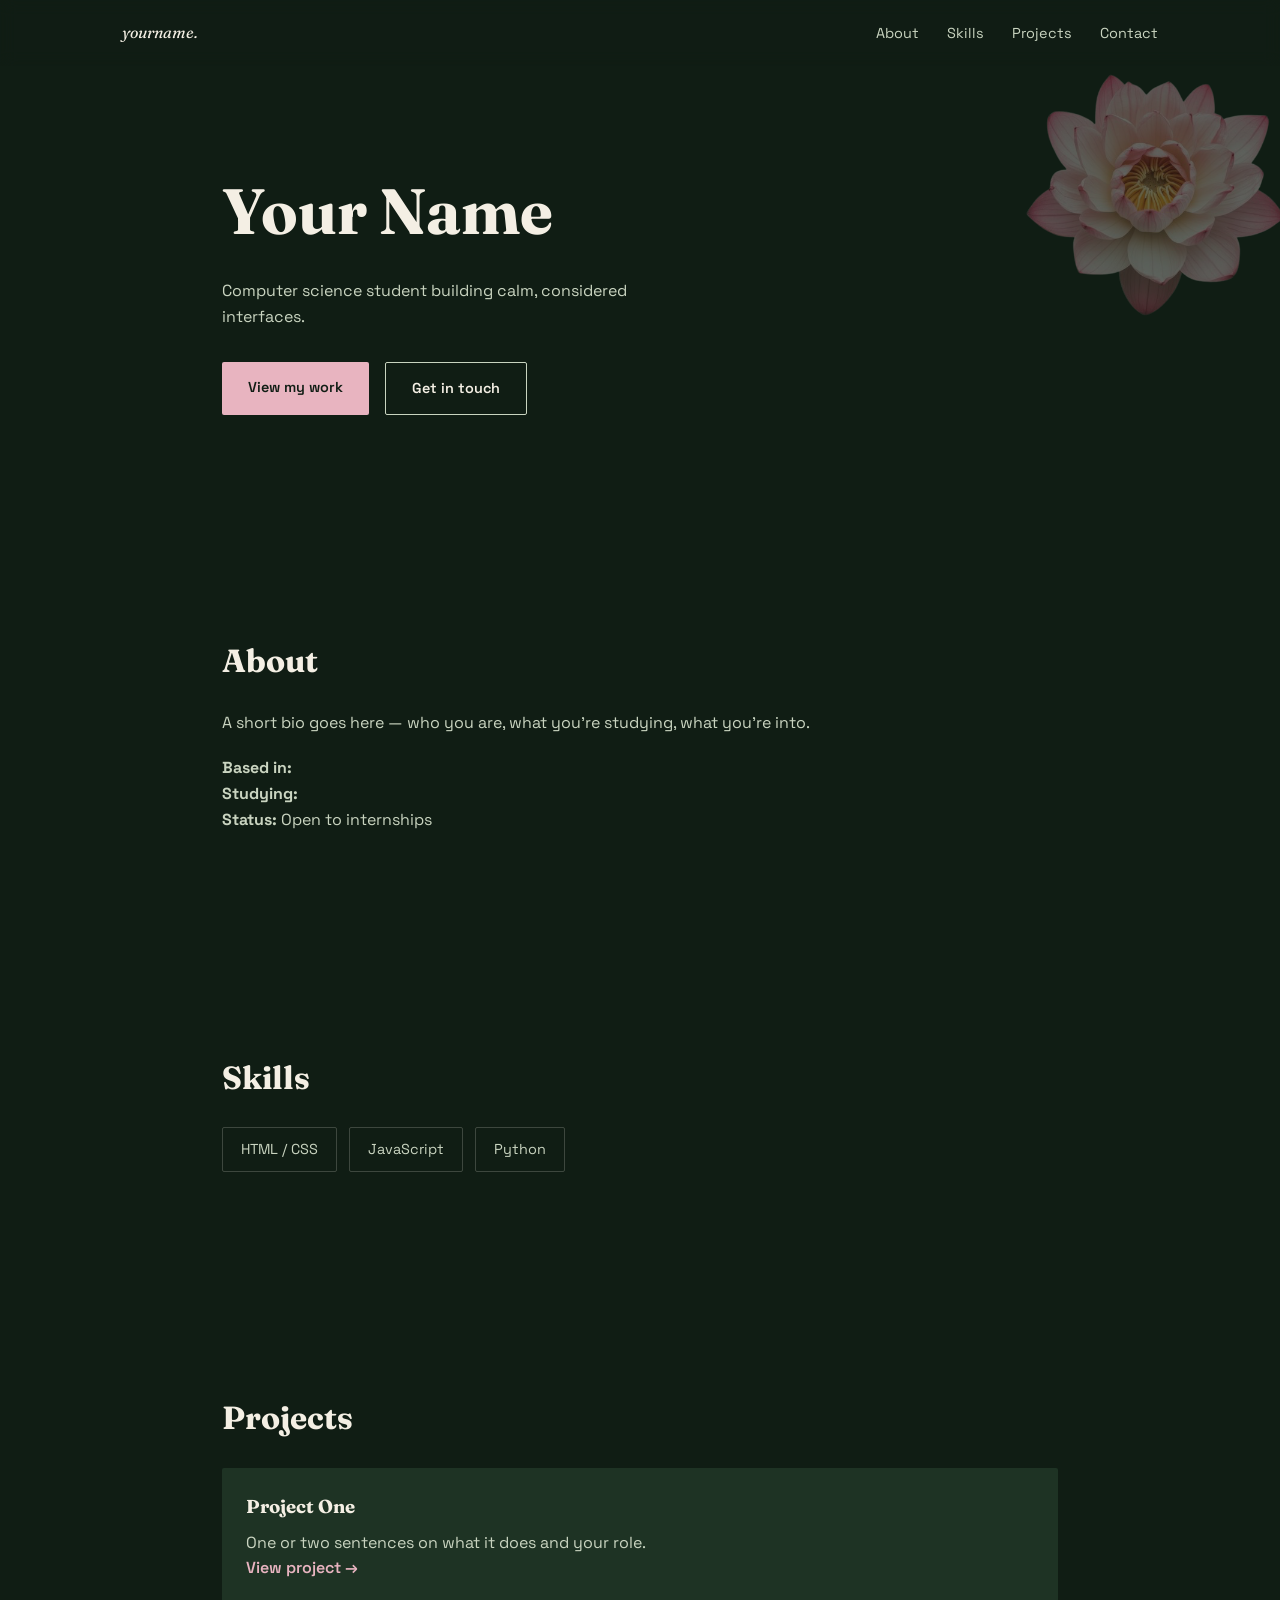
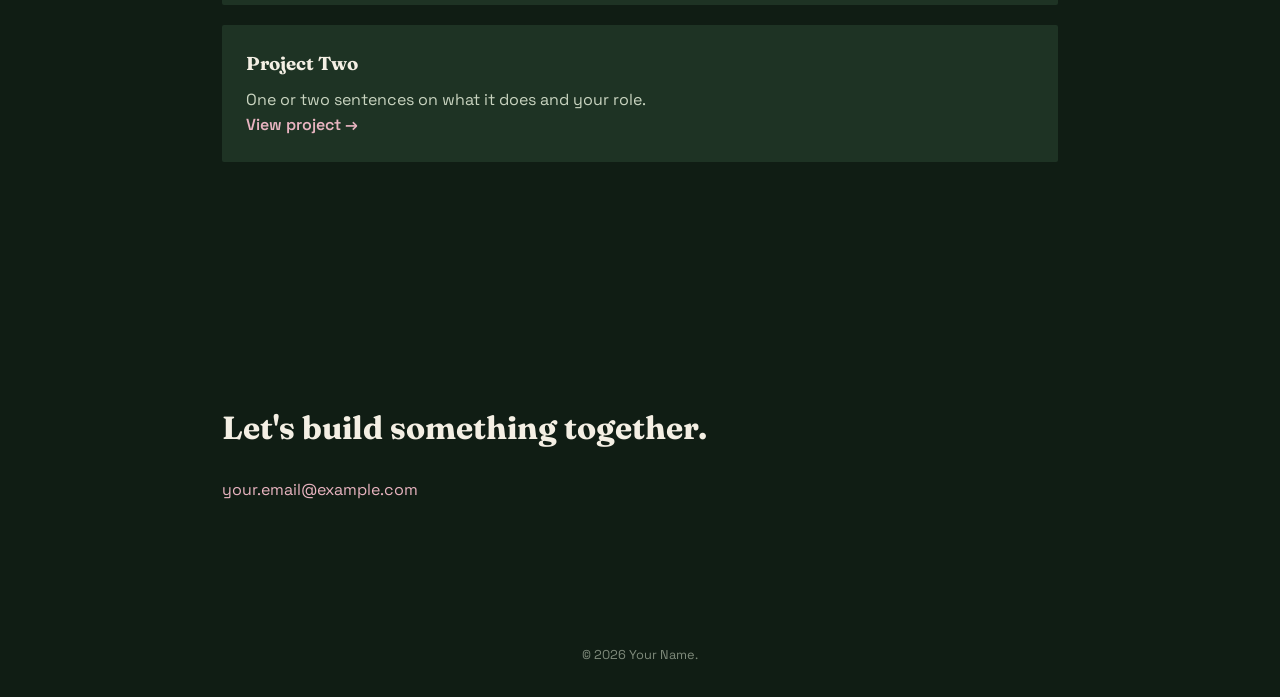
==== portfolio.html @ b6f5b802 "begining" ====
<!DOCTYPE html>
<html lang="en">
<head>
  <meta charset="UTF-8">
  <meta name="viewport" content="width=device-width, initial-scale=1.0">
  <title>Your Name — Portfolio</title>
  <link rel="preconnect" href="https://fonts.googleapis.com">
  <link href="https://fonts.googleapis.com/css2?family=Fraunces:ital,opsz,wght@0,9..144,400;0,9..144,500;0,9..144,600;1,9..144,500&family=Space+Grotesk:wght@400;500;600;700&display=swap" rel="stylesheet">
  <link rel="stylesheet" href="style.css">
</head>
<body>

  <!-- ROTATING BACKGROUND FLOWER -->
  <div class="bg-flower" id="bgFlower">
    <img src="images/lotus.png" alt="">
  </div>

  <!-- NAV -->
  <header>
    <nav>
      <a href="#top" class="logo">yourname.</a>
      <ul class="navlinks">
        <li><a href="#about">About</a></li>
        <li><a href="#skills">Skills</a></li>
        <li><a href="#projects">Projects</a></li>
        <li><a href="#contact">Contact</a></li>
      </ul>
    </nav>
  </header>

  <main id="top">

    <!-- HERO -->
    <section class="hero">
      <h1>Your Name</h1>
      <p>Computer science student building calm, considered interfaces.</p>
      <div class="hero-cta">
        <a href="#projects" class="btn btn-primary">View my work</a>
        <a href="#contact" class="btn btn-ghost">Get in touch</a>
      </div>
    </section>

    <!-- ABOUT -->
    <section id="about">
      <h2>About</h2>
      <p>A short bio goes here — who you are, what you're studying, what you're into.</p>
      <ul class="facts">
        <li><strong>Based in:</strong> </li>
        <li><strong>Studying:</strong> </li>
        <li><strong>Status:</strong> Open to internships</li>
      </ul>
    </section>

    <!-- SKILLS -->
    <section id="skills">
      <h2>Skills</h2>
      <ul class="chips">
        <li>HTML / CSS</li>
        <li>JavaScript</li>
        <li>Python</li>
      </ul>
    </section>

    <!-- PROJECTS -->
    <section id="projects">
      <h2>Projects</h2>
      <article class="card">
        <h3>Project One</h3>
        <p>One or two sentences on what it does and your role.</p>
        <a href="#">View project →</a>
      </article>
      <article class="card">
        <h3>Project Two</h3>
        <p>One or two sentences on what it does and your role.</p>
        <a href="#">View project →</a>
      </article>
    </section>

    <!-- CONTACT -->
    <section id="contact">
      <h2>Let's build something together.</h2>
      <a href="mailto:your.email@example.com">your.email@example.com</a>
    </section>

  </main>

  <footer>
    <p>© 2026 Your Name.</p>
  </footer>

  <script src="script.js"></script>
</body>
</html>
---- style.css ----
:root{
  --ink:#101d14;
  --moss:#1e3324;
  --sage:#c9d4c0;
  --ivory:#f4efe4;
  --lotus:#e8b4c0;
  --brass:#b8935a;
  --serif: 'Fraunces', Georgia, serif;
  --sans: 'Space Grotesk', Arial, sans-serif;
}

*{ box-sizing: border-box; margin: 0; padding: 0; }

body{
  background: var(--ink);
  color: var(--sage);
  font-family: var(--sans);
  line-height: 1.6;
  overflow-x: hidden;
}

h1, h2, h3{ font-family: var(--serif); color: var(--ivory); }

/* ---- background flower ---- */
.bg-flower{
  position: fixed;
  top: 40px;
  right: -20px;
  width: 300px;
  height: 300px;
  z-index: -1;
  pointer-events: none;
  will-change: transform;
  opacity: 0.35;
}
.bg-flower img{
  width: 100%;
  height: 100%;
  object-fit: contain;
}

/* ---- nav ---- */
header{
  position: fixed;
  top: 0; left: 0; right: 0;
  background: rgba(16,29,20,0.75);
  backdrop-filter: blur(8px);
  z-index: 10;
}
nav{
  max-width: 1100px;
  margin: 0 auto;
  padding: 20px 32px;
  display: flex;
  justify-content: space-between;
  align-items: center;
}
.logo{ font-family: var(--serif); font-style: italic; color: var(--ivory); text-decoration: none; }
.navlinks{ display: flex; gap: 28px; list-style: none; }
.navlinks a{ color: var(--sage); text-decoration: none; font-size: 0.9rem; }
.navlinks a:hover{ color: var(--lotus); }

/* ---- sections ---- */
section{
  max-width: 900px;
  margin: 0 auto;
  padding: 110px 32px;
}
.hero{ padding-top: 160px; }
.hero h1{ font-size: clamp(2.4rem, 6vw, 4rem); margin-bottom: 16px; }
.hero p{ max-width: 42ch; margin-bottom: 32px; }

.hero-cta{ display: flex; gap: 16px; flex-wrap: wrap; }
.btn{
  padding: 14px 26px;
  border-radius: 2px;
  text-decoration: none;
  font-weight: 600;
  font-size: 0.9rem;
}
.btn-primary{ background: var(--lotus); color: var(--ink); }
.btn-ghost{ border: 1px solid var(--sage); color: var(--ivory); }

h2{ font-size: 2rem; margin-bottom: 24px; }

.facts, .chips{ list-style: none; margin-top: 20px; }
.chips{ display: flex; gap: 12px; flex-wrap: wrap; }
.chips li{
  border: 1px solid rgba(244,239,228,0.2);
  padding: 10px 18px;
  border-radius: 2px;
  font-size: 0.9rem;
}

.card{
  background: var(--moss);
  border-radius: 2px;
  padding: 24px;
  margin-bottom: 20px;
}
.card h3{ margin-bottom: 8px; }
.card a{ color: var(--lotus); text-decoration: none; font-weight: 600; }

#contact a{ color: var(--lotus); text-decoration: none; }

footer{
  text-align: center;
  padding: 32px;
  font-size: 0.8rem;
  color: var(--sage);
  opacity: 0.6;
}
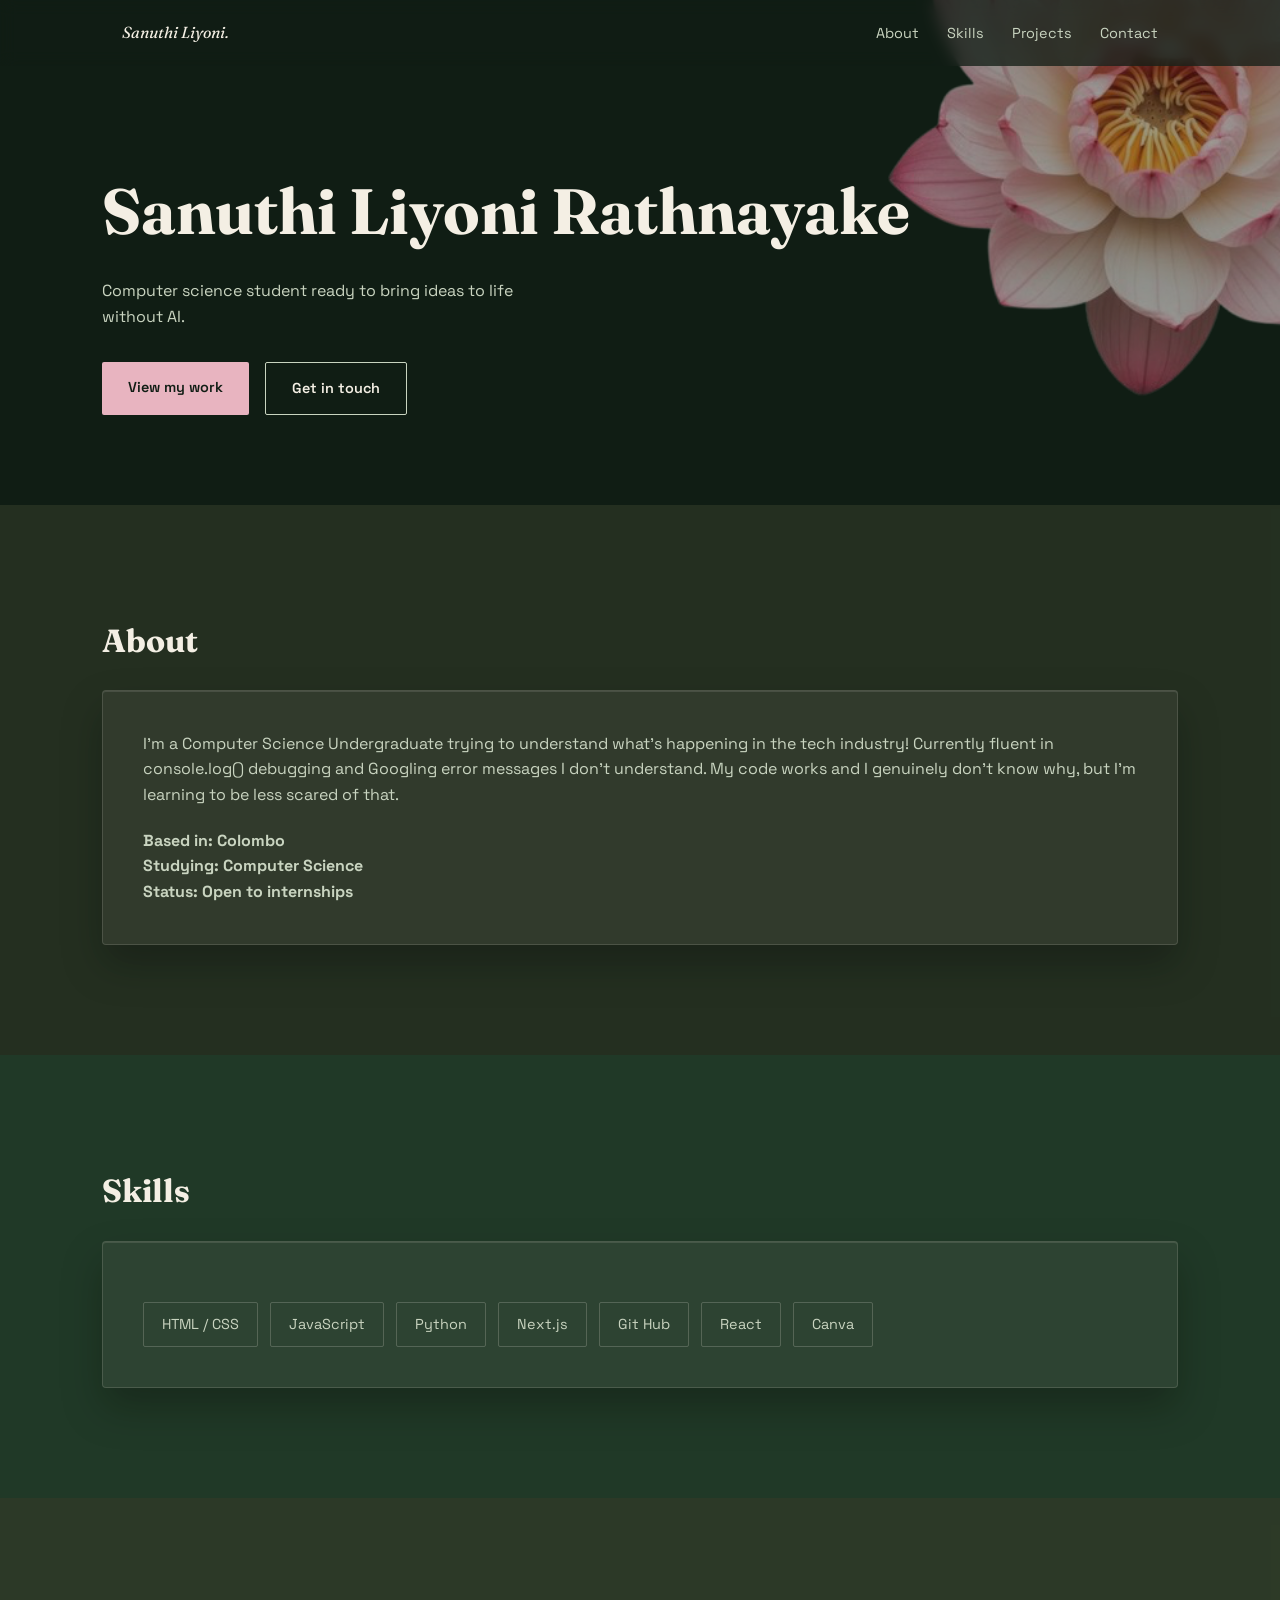
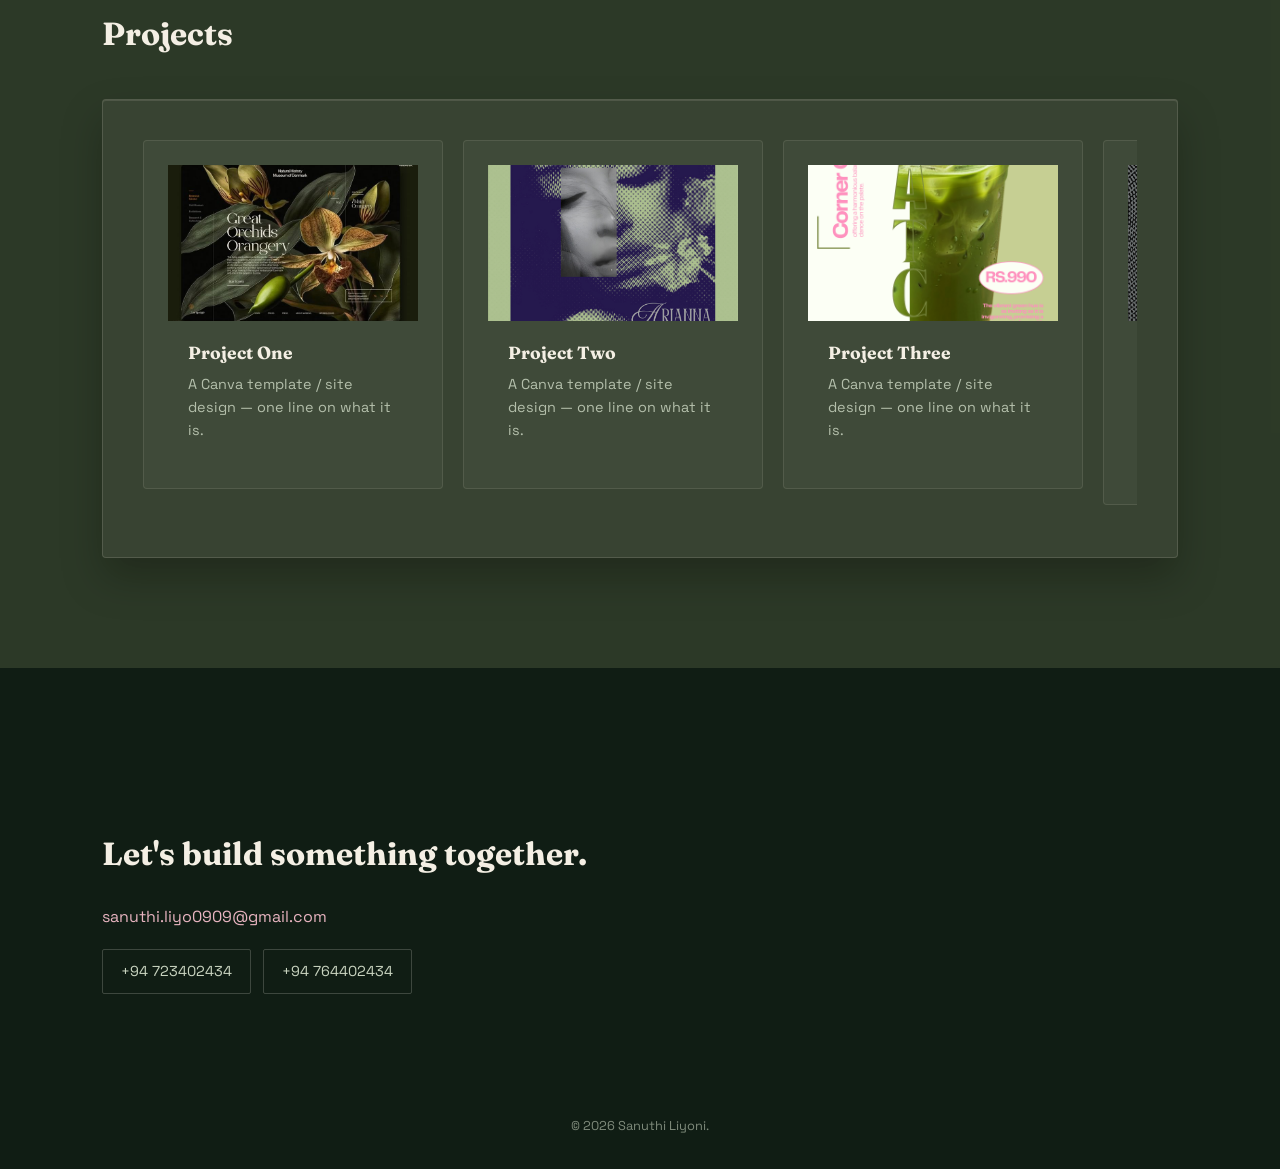
==== commit d21ee7c9: "update" ====
--- a/portfolio.html
+++ b/portfolio.html
@@ -14,11 +14,18 @@
   <div class="bg-flower" id="bgFlower">
     <img src="images/lotus.png" alt="">
   </div>
+  <div class="about-pop cat-pop" id="catPop">
+  <img src="images/cat.gif" alt="">
+  </div>
+
+  <div class="about-pop lily-pop" id="lilyPop">
+    <img src="images/lily2.png" alt="">
+  </div>
 
   <!-- NAV -->
   <header>
     <nav>
-      <a href="#top" class="logo">yourname.</a>
+      <a href="#top" class="logo">Sanuthi Liyoni.</a>
       <ul class="navlinks">
         <li><a href="#about">About</a></li>
         <li><a href="#skills">Skills</a></li>
@@ -32,8 +39,8 @@
 
     <!-- HERO -->
     <section class="hero">
-      <h1>Your Name</h1>
-      <p>Computer science student building calm, considered interfaces.</p>
+      <h1>Sanuthi Liyoni Rathnayake</h1>
+      <p>Computer science student ready to bring ideas to life without AI.</p>
       <div class="hero-cta">
         <a href="#projects" class="btn btn-primary">View my work</a>
         <a href="#contact" class="btn btn-ghost">Get in touch</a>
@@ -41,51 +48,97 @@
     </section>
 
     <!-- ABOUT -->
-    <section id="about">
+    <section class="section-about" id="about">
       <h2>About</h2>
-      <p>A short bio goes here — who you are, what you're studying, what you're into.</p>
-      <ul class="facts">
-        <li><strong>Based in:</strong> </li>
-        <li><strong>Studying:</strong> </li>
-        <li><strong>Status:</strong> Open to internships</li>
-      </ul>
+      <div class="glass-panel">
+        <p>I'm a Computer Science Undergraduate trying to understand what's happening in the tech industry! Currently fluent in console.log() debugging and Googling error messages I don't understand. My code works and I genuinely don't know why, but I'm learning to be less scared of that.</p>
+        <ul class="facts">
+          <li><strong>Based in: Colombo</strong> </li>
+          <li><strong>Studying: Computer Science</strong> </li>
+          <li><strong>Status: Open to internships</strong></li>
+        </ul>
+      </div>
     </section>
 
     <!-- SKILLS -->
-    <section id="skills">
+    <section class="section-skills" id="skills">
       <h2>Skills</h2>
-      <ul class="chips">
-        <li>HTML / CSS</li>
-        <li>JavaScript</li>
-        <li>Python</li>
-      </ul>
+      <div class="glass-panel">
+        <ul class="chips">
+          <li>HTML / CSS</li>
+          <li>JavaScript</li>
+          <li>Python</li>
+          <li>Next.js</li>
+          <li>Git Hub</li>
+          <li>React</li>
+          <li>Canva</li>
+        </ul>
+      </div>
     </section>
 
     <!-- PROJECTS -->
-    <section id="projects">
+    <section class="section-projects" id="projects">
       <h2>Projects</h2>
-      <article class="card">
-        <h3>Project One</h3>
-        <p>One or two sentences on what it does and your role.</p>
-        <a href="#">View project →</a>
-      </article>
-      <article class="card">
-        <h3>Project Two</h3>
-        <p>One or two sentences on what it does and your role.</p>
-        <a href="#">View project →</a>
-      </article>
+      <div class="glass-panel">
+        <div class="project-scroll">
+
+          <a href="images/project1.jpeg" target="_blank" rel="noopener noreferrer" class="card">
+            <div class="card-image">
+              <img src="images/project1.jpeg" alt="Preview of Project One">
+            </div>
+            <div class="card-body">
+              <h3>Project One</h3>
+              <p>A Canva template / site design — one line on what it is.</p>
+            </div>
+          </a>
+
+          <a href="images/project2.png" target="_blank" rel="noopener noreferrer" class="card">
+            <div class="card-image">
+              <img src="images/project2.png" alt="Preview of Project Two">
+            </div>
+            <div class="card-body">
+              <h3>Project Two</h3>
+              <p>A Canva template / site design — one line on what it is.</p>
+            </div>
+          </a>
+
+          <a href="images/project3.png" target="_blank" rel="noopener noreferrer" class="card">
+            <div class="card-image">
+              <img src="images/project3.png" alt="Preview of Project Three">
+            </div>
+            <div class="card-body">
+              <h3>Project Three</h3>
+              <p>A Canva template / site design — one line on what it is.</p>
+            </div>
+          </a>
+          <a href="images/project4.png" target="_blank" rel="noopener noreferrer" class="card">
+            <div class="card-image">
+              <img src="images/project4.png" alt="Preview of Project Three">
+            </div>
+            <div class="card-body">
+              <h3>Project Three</h3>
+              <p>A Canva template / site design — one line on what it is.</p>
+            </div>
+          </a>
+
+        </div>
+      </div>
     </section>
 
     <!-- CONTACT -->
     <section id="contact">
       <h2>Let's build something together.</h2>
-      <a href="mailto:your.email@example.com">your.email@example.com</a>
+      <a href="mailto:sanuthi.leo0909@gmail.com">sanuthi.liyo0909@gmail.com</a>
+      <ul class="chips">
+          <li>+94 723402434</li>
+          <li>+94 764402434</li>
+      </ul>
     </section>
 
   </main>
 
   <footer>
-    <p>© 2026 Your Name.</p>
+    <p>© 2026 Sanuthi Liyoni.</p>
   </footer>
 
   <script src="script.js"></script>
--- a/style.css
+++ b/style.css
@@ -7,6 +7,10 @@
   --brass:#b8935a;
   --serif: 'Fraunces', Georgia, serif;
   --sans: 'Space Grotesk', Arial, sans-serif;
+  --olive: #33402cd6;
+  --olive-1: #2a3524ce;   /* darkest — About */
+  --olive-2: #243f2bd7;   /* mid — Skills */
+  --olive-3: #3c4a34;   /* lightest — Projects */
 }
 
 *{ box-sizing: border-box; margin: 0; padding: 0; }
@@ -24,14 +28,14 @@
 /* ---- background flower ---- */
 .bg-flower{
   position: fixed;
-  top: 40px;
-  right: -20px;
-  width: 300px;
-  height: 300px;
+  top: -15vw;
+  right: -15vw;
+  width: 50vw;
+  height: 50vw;
   z-index: -1;
   pointer-events: none;
   will-change: transform;
-  opacity: 0.35;
+  opacity: 0.6;
 }
 .bg-flower img{
   width: 100%;
@@ -62,9 +66,10 @@
 
 /* ---- sections ---- */
 section{
-  max-width: 900px;
+  max-width: none;
   margin: 0 auto;
-  padding: 110px 32px;
+  padding: 160px 8vw 90px;  /* left/right padding scales with screen instead */
+  text-align: left;
 }
 .hero{ padding-top: 160px; }
 .hero h1{ font-size: clamp(2.4rem, 6vw, 4rem); margin-bottom: 16px; }
@@ -103,10 +108,138 @@
 
 #contact a{ color: var(--lotus); text-decoration: none; }
 
+.section-about{
+  background: var(--olive-1);
+  padding: 110px 8vw;
+}
+
+.section-skills{
+  background: var(--olive-2);
+  padding: 110px 8vw;
+}
+
+.section-projects{
+  background: var(--olive-3);
+  padding: 110px 8vw;
+}
+
+.section-projects{
+  background: var(--olive);
+  padding: 110px 8vw;
+}
+
+.section-projects h2{
+  margin-bottom: 40px;
+}
+
+.glass-panel{
+  background: rgba(244, 239, 228, 0.06);   /* faint ivory tint, not solid */
+  border: 1px solid rgba(244, 239, 228, 0.14);  /* soft edge = the "glass rim" */
+  border-radius: 4px;
+  padding: 40px;
+  box-shadow:
+    0 20px 40px rgba(0,0,0,0.25),           /* depth below */
+    inset 0 1px 0 rgba(244,239,228,0.12);   /* thin highlight along the top edge = the "catching light" trick */
+}
+
+.glass-panel .card{
+  background: rgba(244, 239, 228, 0.04);
+  border: 1px solid rgba(244, 239, 228, 0.1);
+  margin-bottom: 16px;
+}
+.glass-panel .card:last-child{ margin-bottom: 0; }
+
 footer{
   text-align: center;
   padding: 32px;
   font-size: 0.8rem;
   color: var(--sage);
   opacity: 0.6;
+}
+
+.btn{
+  transition: transform 0.3s ease, box-shadow 0.3s ease;
+}
+.btn:hover{
+  transform: translateY(-4px);
+  box-shadow: 0 12px 24px rgba(0,0,0,0.2);
+}
+.btn:active{
+  transform: translateY(-1px);
+  transition: transform 0.1s ease;
+}
+
+.card{
+  transition: transform 0.3s ease, box-shadow 0.3s ease;
+}
+.card:hover{
+  transform: translateY(-6px);
+  box-shadow: 0 16px 32px rgba(0,0,0,0.25);
+}
+
+.project-scroll{
+  display: flex;
+  gap: 20px;
+  overflow-x: auto;
+  scroll-snap-type: x mandatory;   /* cards "click" into place as you scroll */
+  padding-bottom: 12px;             /* room for the scrollbar so it doesn't crowd the cards */
+  -webkit-overflow-scrolling: touch; /* smooth momentum scroll on iOS */
+}
+
+.card{
+  flex: 0 0 300px;          /* fixed width, don't grow/shrink — this is what forces horizontal layout */
+  scroll-snap-align: start;
+  text-decoration: none;
+  color: inherit;
+  display: block;
+  border-radius: 4px;
+  overflow: hidden;
+}
+
+.card-image{
+  width: 100%;
+  aspect-ratio: 16 / 10;
+  overflow: hidden;
+}
+.card-image img{
+  width: 100%;
+  height: 100%;
+  object-fit: cover;   /* crops to fill the box without distorting */
+}
+
+.card-body{
+  padding: 18px 20px 22px;
+}
+.card-body h3{ margin-bottom: 6px; font-size: 1.1rem; }
+.card-body p{ font-size: 0.9rem; opacity: 0.85; }
+
+.about-pop{
+  position: fixed;
+  z-index: 5;
+  width: 220px;
+  opacity: 0;
+  pointer-events: none;
+  transition: opacity 0.5s ease, transform 0.5s ease;
+}
+
+.cat-pop{
+  bottom: -50px;
+  right: -50px;
+  transform: translateY(40px);
+}
+
+.lily-pop{
+  top: -50px;
+  left: -50px;
+  transform: translateY(-40px);
+}
+
+.about-pop.visible{
+  opacity: 1;
+  transform: translateY(0);
+}
+
+.about-pop img{
+  width: 100%;
+  display: block;
 }
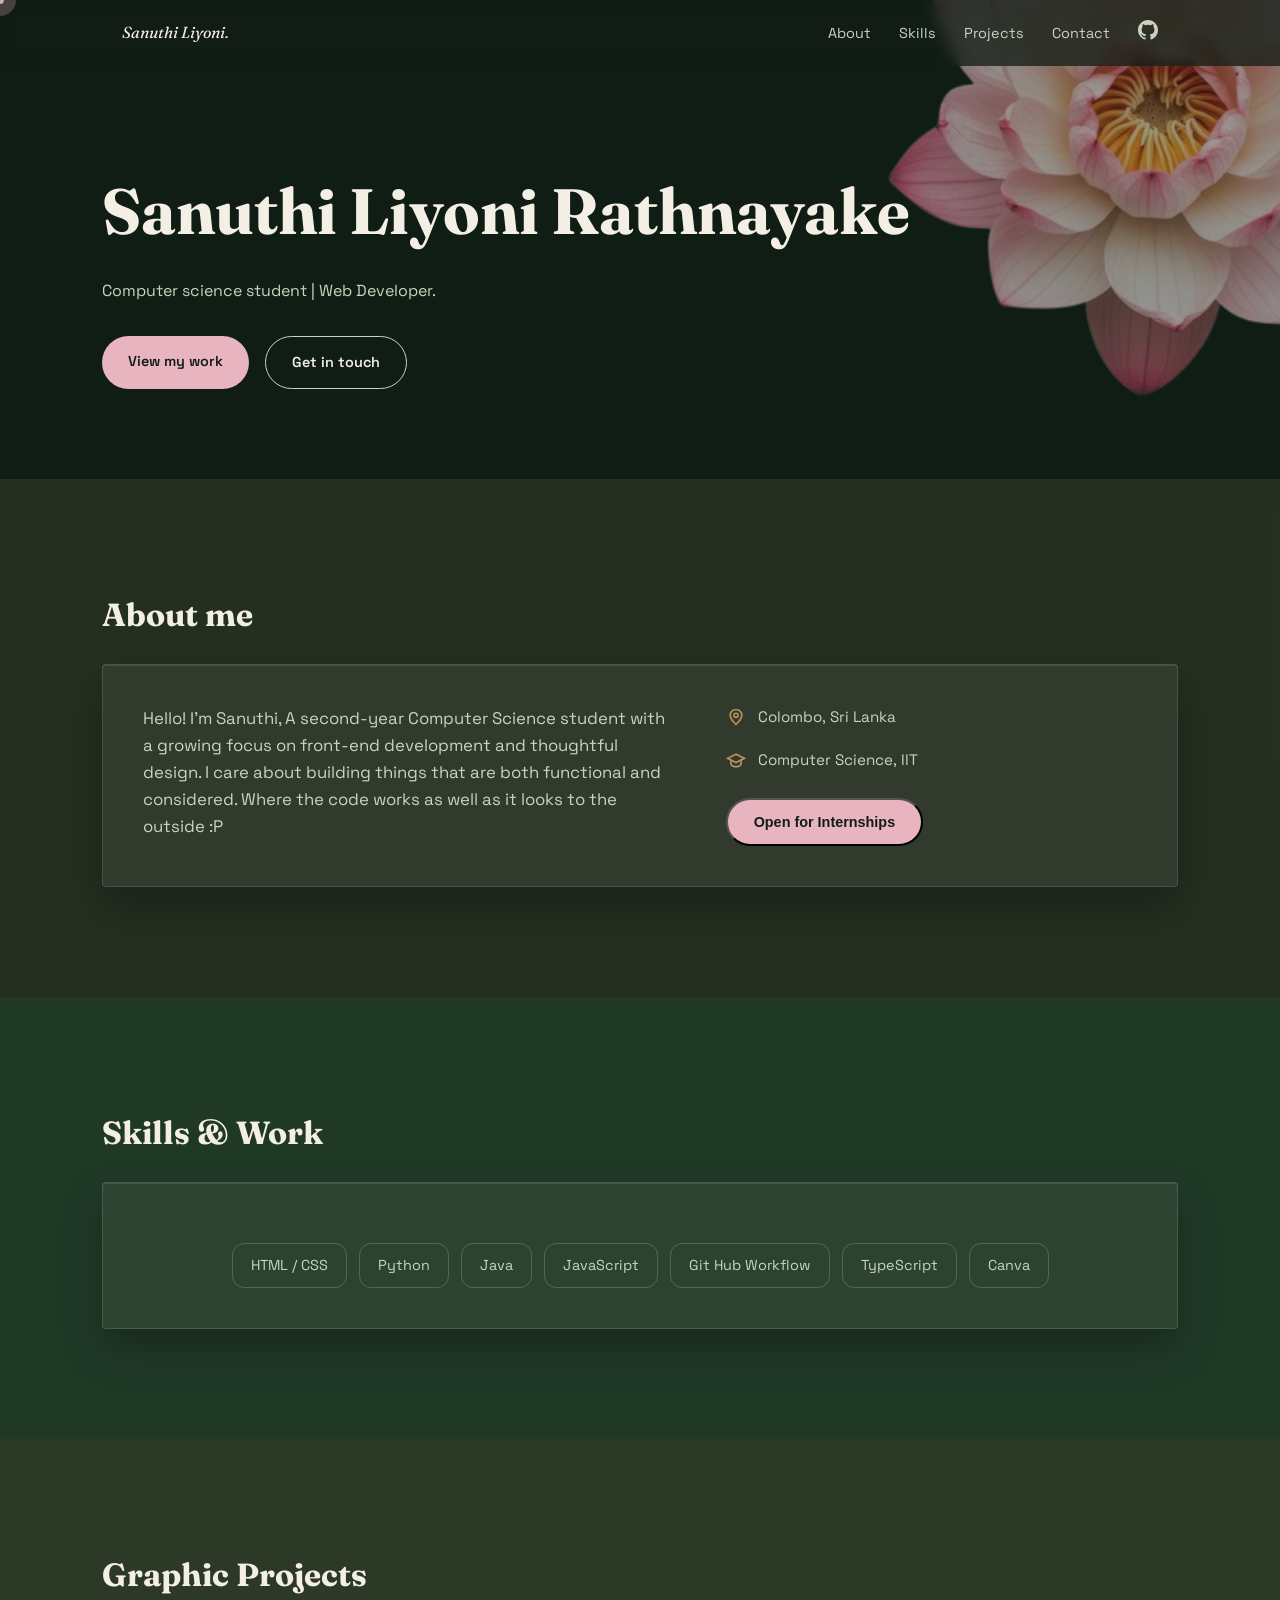
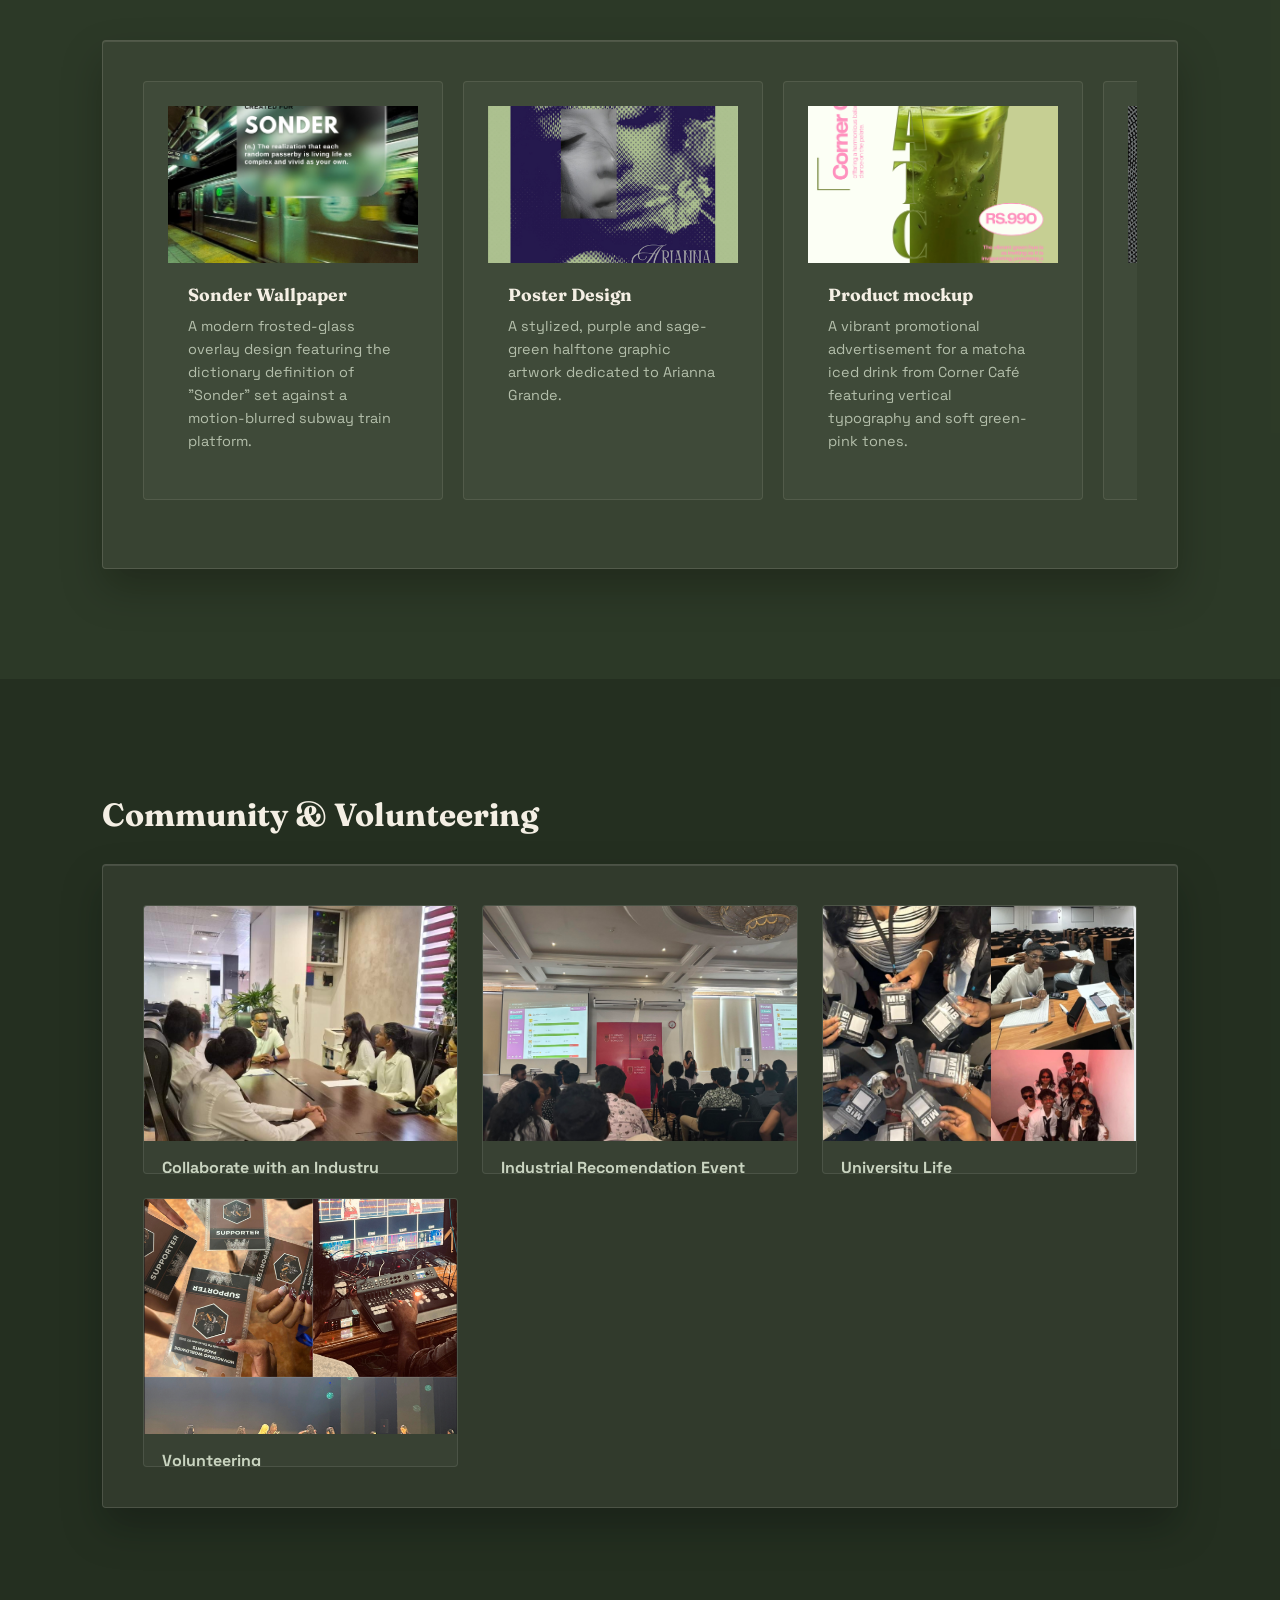
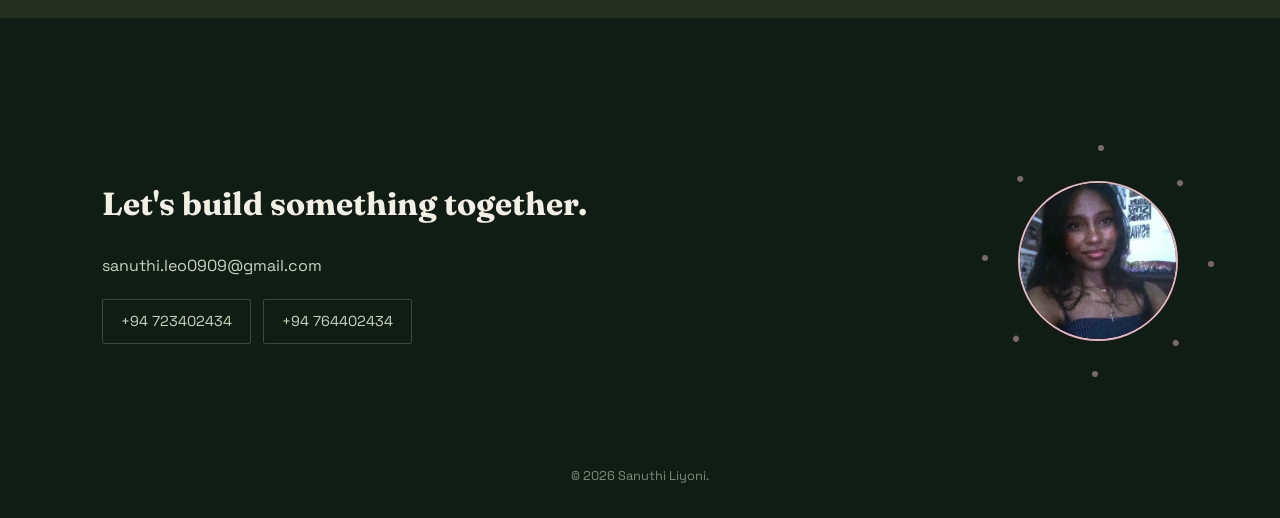
==== commit f756c0db: "updates" ====
--- a/portfolio.html
+++ b/portfolio.html
@@ -14,10 +14,8 @@
   <div class="bg-flower" id="bgFlower">
     <img src="images/lotus.png" alt="">
   </div>
-  <div class="about-pop cat-pop" id="catPop">
-  <img src="images/cat.gif" alt="">
-  </div>
-
+  <div class="cursor-dot" id="cursorDot"></div>
+  <div class="cursor-halo" id="cursorHalo"></div>
   <div class="about-pop lily-pop" id="lilyPop">
     <img src="images/lily2.png" alt="">
   </div>
@@ -31,6 +29,13 @@
         <li><a href="#skills">Skills</a></li>
         <li><a href="#projects">Projects</a></li>
         <li><a href="#contact">Contact</a></li>
+        <li>
+          <a href="https://github.com/sanuthiliyoni" target="_blank" rel="noopener noreferrer" class="github-link" aria-label="GitHub profile">
+            <svg viewBox="0 0 24 24" width="20" height="20" fill="currentColor">
+              <path d="M12 0C5.37 0 0 5.37 0 12c0 5.3 3.44 9.8 8.21 11.39.6.11.82-.26.82-.58v-2.02c-3.34.73-4.04-1.61-4.04-1.61-.55-1.39-1.34-1.76-1.34-1.76-1.09-.75.08-.73.08-.73 1.21.08 1.85 1.24 1.85 1.24 1.07 1.84 2.81 1.31 3.5 1 .11-.78.42-1.31.76-1.61-2.66-.3-5.47-1.33-5.47-5.93 0-1.31.47-2.38 1.24-3.22-.12-.3-.54-1.52.12-3.18 0 0 1.01-.32 3.3 1.23a11.5 11.5 0 0 1 6 0c2.29-1.55 3.3-1.23 3.3-1.23.66 1.66.24 2.88.12 3.18.77.84 1.24 1.91 1.24 3.22 0 4.61-2.81 5.63-5.48 5.93.43.37.81 1.1.81 2.22v3.29c0 .32.22.7.83.58C20.56 21.8 24 17.3 24 12c0-6.63-5.37-12-12-12z"/>
+            </svg>
+          </a>
+        </li>
       </ul>
     </nav>
   </header>
@@ -40,55 +45,123 @@
     <!-- HERO -->
     <section class="hero">
       <h1>Sanuthi Liyoni Rathnayake</h1>
-      <p>Computer science student ready to bring ideas to life without AI.</p>
+      <p>Computer science student | Web Developer.</p>
       <div class="hero-cta">
-        <a href="#projects" class="btn btn-primary">View my work</a>
+        <a href="#skills" class="btn btn-primary">View my work</a>
         <a href="#contact" class="btn btn-ghost">Get in touch</a>
       </div>
     </section>
 
     <!-- ABOUT -->
     <section class="section-about" id="about">
-      <h2>About</h2>
-      <div class="glass-panel">
-        <p>I'm a Computer Science Undergraduate trying to understand what's happening in the tech industry! Currently fluent in console.log() debugging and Googling error messages I don't understand. My code works and I genuinely don't know why, but I'm learning to be less scared of that.</p>
-        <ul class="facts">
-          <li><strong>Based in: Colombo</strong> </li>
-          <li><strong>Studying: Computer Science</strong> </li>
-          <li><strong>Status: Open to internships</strong></li>
-        </ul>
-      </div>
-    </section>
-
+      <h2>About me</h2>
+      <div class="glass-panel about-grid">
+
+        <div class="about-text">
+          <p>Hello! I'm Sanuthi, A second-year Computer Science student with a growing focus on front-end development and thoughtful design. 
+          I care about building things that are both functional and considered. Where the code works as well as it looks to the outside :P</p>
+        </div>
+
+        <div class="about-facts">
+          <div class="fact-item">
+            <svg viewBox="0 0 24 24" width="20" height="20" fill="none" stroke="currentColor" stroke-width="2">
+              <path d="M12 21s-7-6.5-7-11a7 7 0 0 1 14 0c0 4.5-7 11-7 11z"/>
+              <circle cx="12" cy="10" r="2.5"/>
+            </svg>
+            <span>Colombo, Sri Lanka</span>
+          </div>
+
+          <div class="fact-item">
+            <svg viewBox="0 0 24 24" width="20" height="20" fill="none" stroke="currentColor" stroke-width="2">
+              <path d="M22 10L12 5 2 10l10 5 10-5z"/>
+              <path d="M6 12v5c0 1.5 3 3 6 3s6-1.5 6-3v-5"/>
+            </svg>
+            <span>Computer Science, IIT</span>
+          </div>
+
+          <div class="intern-btn-wrap">
+            <div class="btn-halo">
+              <span class="btn-halo-dot"></span>
+              <span class="btn-halo-dot"></span>
+              <span class="btn-halo-dot"></span>
+              <span class="btn-halo-dot"></span>
+              <span class="btn-halo-dot"></span>
+              <span class="btn-halo-dot"></span>
+            </div>
+            <button class="btn btn-primary intern-btn">Open for Internships</button>
+          </div>
+        </div>
+
+      </div>
+    </section>
+  
     <!-- SKILLS -->
     <section class="section-skills" id="skills">
-      <h2>Skills</h2>
+      <h2>Skills & Work</h2>
       <div class="glass-panel">
-        <ul class="chips">
-          <li>HTML / CSS</li>
-          <li>JavaScript</li>
-          <li>Python</li>
-          <li>Next.js</li>
-          <li>Git Hub</li>
-          <li>React</li>
-          <li>Canva</li>
+        <ul class="chips skill-chips">
+          <li class="skill-chip">
+            <span>HTML / CSS</span>
+            <div class="skill-dropdown">
+              <a href="https://github.com/sanuthiliyoni/supermemory" target="_blank" rel="noopener noreferrer" class="skill-link">SuperMemory - Easy note taking and summery website.</a>
+              <a href="https://github.com/sanuthiliyoni/startfashion" target="_blank" rel="noopener noreferrer" class="skill-link">Purrsona - Your own personal closet and stylist.</a>
+            </div>
+          </li>
+          <li class="skill-chip">
+            <span>Python</span>
+            <div class="skill-dropdown">
+              <a href="https://github.com/sanuthiliyoni/recipemanager" target="_blank" rel="noopener noreferrer" class="skill-link">Recipe Manager - Recipe manager and search</a>
+              <a href="https://github.com/sanuthiliyoni/Gundown" target="_blank" rel="noopener noreferrer" class="skill-link">GunDown Gam - Guess your opponents positions</a>
+              <a href="https://github.com/sanuthiliyoni/study-spring" target="_blank" rel="noopener noreferrer" class="skill-link">Study Spring (Ongoing) - Personalized study plan</a>
+            </div>
+          </li>
+          <li class="skill-chip">
+            <span>Java</span>
+            <div class="skill-dropdown">
+              <a href="https://github.com/RennVersion/sdg6htmlCW" target="_blank" rel="noopener noreferrer" class="skill-link">Collaborative SDG project</a>
+            </div>
+          </li>
+          <li class="skill-chip">
+            <span>JavaScript</span>
+            <div class="skill-dropdown">
+              <a href="https://github.com/sanuthiliyoni/Based" target="_blank" rel="noopener noreferrer" class="skill-link">Math summery and video learning</a>
+            </div>
+          </li>
+          <li class="skill-chip">
+            <span>Git Hub Workflow</span>
+            <div class="skill-dropdown">
+              <a href="https://github.com/sanuthiliyoni" target="_blank" rel="noopener noreferrer" class="skill-link">Github profile</a>
+            </div>
+          </li>
+          <li class="skill-chip">
+            <span>TypeScript</span>
+            <div class="skill-dropdown">
+              <a href="https://github.com/sanuthiliyoni/portfolio-starter" target="_blank" rel="noopener noreferrer" class="skill-link">Portfolio created to test vercel and next.js</a>
+            </div>
+          </li>
+          <li class="skill-chip">
+            <span>Canva</span>
+            <div class="skill-dropdown">
+              <a href="#projects" target="_blank" rel="noopener noreferrer" class="skill-link">Graphic Designs</a>
+            </div>
+          </li>
         </ul>
       </div>
     </section>
 
     <!-- PROJECTS -->
     <section class="section-projects" id="projects">
-      <h2>Projects</h2>
+      <h2>Graphic Projects</h2>
       <div class="glass-panel">
         <div class="project-scroll">
 
-          <a href="images/project1.jpeg" target="_blank" rel="noopener noreferrer" class="card">
-            <div class="card-image">
-              <img src="images/project1.jpeg" alt="Preview of Project One">
-            </div>
-            <div class="card-body">
-              <h3>Project One</h3>
-              <p>A Canva template / site design — one line on what it is.</p>
+          <a href="images/SONDER.png" target="_blank" rel="noopener noreferrer" class="card">
+            <div class="card-image">
+              <img src="images/SONDER.png" alt="Preview of Project One">
+            </div>
+            <div class="card-body">
+              <h3>Sonder Wallpaper</h3>
+              <p>A modern frosted-glass overlay design featuring the dictionary definition of "Sonder" set against a motion-blurred subway train platform.</p>
             </div>
           </a>
 
@@ -97,8 +170,8 @@
               <img src="images/project2.png" alt="Preview of Project Two">
             </div>
             <div class="card-body">
-              <h3>Project Two</h3>
-              <p>A Canva template / site design — one line on what it is.</p>
+              <h3>Poster Design</h3>
+              <p>A stylized, purple and sage-green halftone graphic artwork dedicated to Arianna Grande.</p>
             </div>
           </a>
 
@@ -107,8 +180,8 @@
               <img src="images/project3.png" alt="Preview of Project Three">
             </div>
             <div class="card-body">
-              <h3>Project Three</h3>
-              <p>A Canva template / site design — one line on what it is.</p>
+              <h3>Product mockup</h3>
+              <p>A vibrant promotional advertisement for a matcha iced drink from Corner Café featuring vertical typography and soft green-pink tones.</p>
             </div>
           </a>
           <a href="images/project4.png" target="_blank" rel="noopener noreferrer" class="card">
@@ -116,24 +189,111 @@
               <img src="images/project4.png" alt="Preview of Project Three">
             </div>
             <div class="card-body">
-              <h3>Project Three</h3>
-              <p>A Canva template / site design — one line on what it is.</p>
-            </div>
-          </a>
-
+              <h3>Wallpaper Design</h3>
+              <p>A houndstooth-patterned collage poster celebrating Sade's Love Deluxe album with layered halftone portraits and muted green accents.</p>
+            </div>
+          </a>
+          <a href="images/H.png" target="_blank" rel="noopener noreferrer" class="card">
+            <div class="card-image">
+              <img src="images/H.png" alt="Preview of Project Three">
+            </div>
+            <div class="card-body">
+              <h3>Halloween Poster</h3>
+              <p>A bold, retro-thriller style Halloween event poster with a high-contrast red and black duotone face and stylized typography.</p>
+            </div>
+          </a>
+
+        </div>
+      </div>
+    </section>
+    <!-- COMMUNITY -->
+    <section class="section-community" id="community">
+      <h2>Community &amp; Volunteering</h2>
+      <div class="glass-panel">
+        <div class="gallery-grid">
+          <div class="gallery-item">
+            <div class="gallery-image">
+              <img src="images/industial.jpeg" alt="Food drive volunteering">
+            </div>
+            <div class="gallery-caption">
+              <div class="gallery-caption-inner">
+              <h4>Collaborate with an Industry specialist</h4>
+              <p>Interviewing a Software Engineering CEO @ShoutOut Labs. Gaining insights on the future of technology and upcoming trends.</p>
+              </div>
+            </div>
+          </div>
+
+          <div class="gallery-item">
+            <div class="gallery-image">
+              <img src="images/workshop.jpeg" alt="Industrial Recomendation Event ">
+            </div>
+            <div class="gallery-caption">
+              <div class="gallery-caption-inner">
+              <h4>Industrial Recomendation Event </h4>
+              <p>Tech Future Workshop. Organized with by university, 2026.</p>
+              </div>
+            </div>
+          </div>
+
+          <div class="gallery-item">
+            <div class="gallery-image">
+              <img src="images/UNI.png" alt="Uni Life Collage">
+            </div>
+            <div class="gallery-caption">
+              <div class="gallery-caption-inner">
+              <h4>University Life</h4>
+              <p>Life while studying at the Information Institute of Technology</p>
+              </div>  
+            </div>
+          </div>
+
+          <div class="gallery-item">
+            <div class="gallery-image">
+              <img src="images/pagent.png" alt="Volunteering">
+            </div>
+            <div class="gallery-caption">
+              <div class="gallery-caption-inner">
+              <h4>Volunteering</h4>
+              <p>Behind the scenes at India's Internation Pageant Event, organized @Nelum Pokuna 2025</p>
+              </div>
+            </div>
+          </div>
         </div>
       </div>
     </section>
 
     <!-- CONTACT -->
     <section id="contact">
-      <h2>Let's build something together.</h2>
-      <a href="mailto:sanuthi.leo0909@gmail.com">sanuthi.liyo0909@gmail.com</a>
-      <ul class="chips">
-          <li>+94 723402434</li>
-          <li>+94 764402434</li>
-      </ul>
-    </section>
+      <div class="contact-inner">
+        <div class="contact-text">
+          <h2>Let's build something together.</h2>
+          <p class="copyable" data-copy="sanuthi.leo0909@gmail.com">
+            sanuthi.leo0909@gmail.com
+          </p>
+          <ul class="chips">
+            <li class="copyable" data-copy="+94723402434">+94 723402434</li>
+            <li class="copyable" data-copy="+94764402434">+94 764402434</li>
+          </ul>
+        </div>
+        <div class="contact-photo-wrap">
+          <div class="halo-ring">
+            <span class="halo-dot"></span>
+            <span class="halo-dot"></span>
+            <span class="halo-dot"></span>
+            <span class="halo-dot"></span>
+            <span class="halo-dot"></span>
+            <span class="halo-dot"></span>
+            <span class="halo-dot"></span>
+            <span class="halo-dot"></span>
+          </div>
+          <div class="contact-photo">
+            <img src="images/profile.jpeg" alt="Sanuthi Liyoni">
+          </div>
+        </div>
+    </section>
+
+<!-- toast element — put this once, near your other fixed elements at the top of body -->
+<div class="copy-toast" id="copyToast">Copied to clipboard!</div>
 
   </main>
 
@@ -143,4 +303,4 @@
 
   <script src="script.js"></script>
 </body>
-</html>+</html>
--- a/style.css
+++ b/style.css
@@ -82,6 +82,9 @@
   text-decoration: none;
   font-weight: 600;
   font-size: 0.9rem;
+  border-radius: 8px;    /* subtle, soft corners */
+  border-radius: 16px;   /* noticeably rounded, still rectangular */
+  border-radius: 999px;  /* fully pill-shaped, like a capsule */
 }
 .btn-primary{ background: var(--lotus); color: var(--ink); }
 .btn-ghost{ border: 1px solid var(--sage); color: var(--ivory); }
@@ -241,5 +244,367 @@
 
 .about-pop img{
   width: 100%;
+  display: block;}
+.section-community{
+  background: var(--olive-1);
+  padding: 110px 8vw;
+}
+
+.gallery-grid{
+  display: grid;
+  grid-template-columns: repeat(auto-fill, minmax(240px, 1fr));
+  gap: 24px;
+}
+
+.gallery-item{
+  border-radius: 4px;
+  overflow: hidden;
+  background: rgba(244,239,228,0.04);
+  border: 1px solid rgba(244,239,228,0.1);
+  transition: transform 0.3s ease, box-shadow 0.3s ease;
+}
+.gallery-item:hover{
+  transform: translateY(-6px);
+  box-shadow: 0 16px 32px rgba(0,0,0,0.25);
+}
+
+.gallery-image{
+  width: 100%;
+  aspect-ratio: 4/3;
+  overflow: hidden;
+}
+.gallery-image img{
+  width: 100%;
+  height: 100%;
+  object-fit: cover;
   display: block;
+  transition: transform 0.4s ease;
+}
+.gallery-item:hover .gallery-image img{
+  transform: scale(1.05);   /* tiny zoom-in on the photo itself, feels alive */
+}
+
+.gallery-caption{
+  display: grid;
+  grid-template-rows: 0fr;   /* the trick — animates to content height, not a guessed pixel value */
+  transition: grid-template-rows 0.35s ease;
+  overflow: hidden;
+}
+.gallery-item:hover .gallery-caption{
+  grid-template-rows: 1fr;
+}
+.gallery-caption-inner{
+  overflow: hidden;
+  padding: 14px 18px 18px;
+}
+/* hide the real cursor, but only on devices that actually have a mouse
+   (this skips phones/tablets, where a custom cursor makes no sense) */
+@media (hover: hover) and (pointer: fine){
+  body{ cursor: none; }
+  a, button{ cursor: none; }
+}
+
+.cursor-dot, .cursor-halo{
+  position: fixed;
+  top: 0; left: 0;
+  border-radius: 50%;
+  pointer-events: none;   /* so the cursor itself never blocks clicks */
+  z-index: 999;
+  transform: translate(-50%, -50%);
+}
+
+.cursor-dot{
+  width: 8px;
+  height: 8px;
+  background: var(--lotus);
+  opacity: 0.9;
+}
+
+.cursor-halo{
+  width: 32px;
+  height: 32px;
+  background: var(--lotus);
+  opacity: 0.25;
+  transition: transform 0.15s ease-out, width 0.2s ease, height 0.2s ease, opacity 0.2s ease;
+}
+
+/* only show the custom cursor on non-touch devices */
+@media (hover: none), (pointer: coarse){
+  .cursor-dot, .cursor-halo{ display: none; }
+}
+.copyable{
+  cursor: pointer;
+  transition: color 0.2s ease;
+}
+.copyable:hover{
+  color: var(--lotus);
+}
+
+.copy-toast{
+  position: fixed;
+  z-index: 1000;
+  background: rgba(232, 180, 192, 0.9);  /* your lotus pink, slightly see-through */
+  color: var(--ink);
+  font-size: 0.85rem;
+  font-weight: 600;
+  padding: 8px 16px;
+  border-radius: 20px;
+  pointer-events: none;
+  opacity: 0;
+  transform: translate(-50%, 10px) scale(0.8);
+  transition: opacity 0.25s ease, transform 0.25s ease;
+}
+
+.copy-toast.show{
+  opacity: 1;
+  transform: translate(-50%, -10px) scale(1);
+  transition: opacity 0.2s ease, transform 0.3s cubic-bezier(0.34, 1.56, 0.64, 1);
+  /* that cubic-bezier is what gives it the little "pop" overshoot instead of a flat ease */
+}
+.github-link{
+  display: flex;
+  align-items: center;
+  color: var(--sage);
+  transition: color 0.2s ease, transform 0.2s ease;
+}
+.github-link:hover{
+  color: var(--lotus);
+  transform: translateY(-2px);
+}
+.skill-chip{
+  position: relative;
+  border: 1px solid rgba(244,239,228,0.2);
+  padding: 10px 18px;
+  border-radius: 2px;
+  font-size: 0.9rem;
+  cursor: pointer;
+  color: var(--sage);
+  transition: border-color 0.2s ease;
+  justify-content: center;
+}
+.skill-chips .skill-chip{
+  border-radius: 12px;   /* now this actually applies */
+}
+
+.skill-chip:hover{
+  border-color: rgba(232,180,192,0.4);
+}
+.skill-chips{
+  justify-content: center;
+}
+
+.skill-dropdown{
+  position: absolute;
+  top: 100%;
+  left: 0;
+  margin-top: 8px;
+  background: var(--moss);
+  border: 1px solid rgba(244,239,228,0.15);
+  border-radius: 4px;
+  min-width: 220px;
+  padding: 6px;
+  z-index: 20;
+  opacity: 0;
+  transform: translateY(-6px);
+  pointer-events: none;
+  transition: opacity 0.2s ease, transform 0.2s ease;
+}
+
+.skill-chip.open .skill-dropdown{
+  opacity: 1;
+  transform: translateY(0);
+  pointer-events: auto;
+}
+
+.skill-dropdown a.skill-link,
+.skill-dropdown a.skill-link:link,
+.skill-dropdown a.skill-link:visited,
+.skill-dropdown a.skill-link:hover,
+.skill-dropdown a.skill-link:active{
+  display: block;
+  padding: 8px 10px;
+  font-size: 0.82rem;
+  color: var(--sage);
+  text-decoration: none;
+  border-radius: 3px;
+  background: transparent;
+  white-space: normal;   /* lets your longer project descriptions wrap instead of overflowing */
+}
+.skill-dropdown a.skill-link:hover{
+  background: rgba(232,180,192,0.15);
+  color: var(--lotus);
+}
+.contact-inner{
+  display: flex;
+  justify-content: space-between;
+  align-items: center;
+  gap: 40px;
+  flex-wrap: wrap;   /* stacks nicely on narrow screens instead of squishing */
+}
+
+.contact-photo{
+  width: 160px;
+  height: 160px;
+  border-radius: 50%;
+  overflow: hidden;
+  border: 2px solid var(--lotus);
+  flex-shrink: 0;   /* stops it shrinking when the text side gets long */
+}
+.contact-photo img{
+  width: 100%;
+  height: 100%;
+  object-fit: cover;   /* crops to fill the circle without distorting your photo */
+}
+.contact-photo-wrap{
+  position: relative;
+  width: 160px;
+  height: 160px;
+  flex-shrink: 0;
+}
+
+.contact-photo{
+  width: 100%;
+  height: 100%;
+  border-radius: 50%;
+  overflow: hidden;
+  border: 2px solid var(--lotus);
+  position: relative;
+  z-index: 2;   /* sits above the dots */
+}
+.contact-photo img{
+  width: 100%;
+  height: 100%;
+  object-fit: cover;
+}
+
+.halo-ring{
+  position: absolute;
+  top: 50%;
+  left: 50%;
+  width: 220px;   /* bigger than the photo so dots sit outside its edge */
+  height: 220px;
+  margin: -110px 0 0 -110px;  /* centers the ring exactly on the photo */
+  z-index: 1;
+  animation: orbit 14s linear infinite;
+}
+
+.halo-dot{
+  position: absolute;
+  top: 50%;
+  left: 50%;
+  width: 6px;
+  height: 6px;
+  border-radius: 50%;
+  background: var(--lotus);
+  opacity: 0.5;
+  transform-origin: 0 0;
+}
+
+/* placing each dot at an even angle around the circle (360° / 8 dots = 45° apart) */
+.halo-dot:nth-child(1){ transform: rotate(0deg) translateX(110px); }
+.halo-dot:nth-child(2){ transform: rotate(45deg) translateX(110px); }
+.halo-dot:nth-child(3){ transform: rotate(90deg) translateX(110px); }
+.halo-dot:nth-child(4){ transform: rotate(135deg) translateX(110px); }
+.halo-dot:nth-child(5){ transform: rotate(180deg) translateX(110px); }
+.halo-dot:nth-child(6){ transform: rotate(225deg) translateX(110px); }
+.halo-dot:nth-child(7){ transform: rotate(270deg) translateX(110px); }
+.halo-dot:nth-child(8){ transform: rotate(315deg) translateX(110px); }
+
+@keyframes orbit{
+  from{ transform: rotate(0deg); }
+  to{ transform: rotate(360deg); }
+}
+
+@media (prefers-reduced-motion: reduce){
+  .halo-ring{ animation: none; }
+}
+.about-grid{
+  display: grid;
+  grid-template-columns: 1.3fr 1fr;
+  gap: 48px;
+  align-items: start;
+}
+@media (max-width: 720px){
+  .about-grid{ grid-template-columns: 1fr; }
+}
+
+.about-text p{
+  font-size: 1.05rem;
+  max-width: 52ch;
+}
+
+.about-facts{
+  display: flex;
+  flex-direction: column;
+  gap: 18px;
+  align-items: flex-start;
+}
+
+.fact-item{
+  display: flex;
+  align-items: center;
+  gap: 12px;
+  color: var(--text-body);
+  font-size: 0.95rem;
+}
+.fact-item svg{
+  color: var(--brass);
+  flex-shrink: 0;
+}
+
+/* ---- internship button + mini halo ---- */
+.intern-btn-wrap{
+  position: relative;
+  display: inline-block;
+  margin-top: 8px;
+
+}
+
+.intern-btn{
+  position: relative;
+  z-index: 2;
+}
+
+.btn-halo{
+  position: absolute;
+  top: 50%;
+  left: 50%;
+  width: 150px;
+  height: 150px;
+  margin: -75px 0 0 -75px;
+  z-index: 1;
+  opacity: 0;
+  pointer-events: none;
+  transition: opacity 0.3s ease;
+  animation: orbit 8s linear infinite;
+  animation-play-state: paused;
+}
+
+.intern-btn-wrap:hover .btn-halo{
+  opacity: 1;
+  animation-play-state: running;
+}
+
+.btn-halo-dot{
+  position: absolute;
+  top: 50%;
+  left: 50%;
+  width: 5px;
+  height: 5px;
+  border-radius: 50%;
+  background: var(--lotus);
+  opacity: 0.6;
+  transform-origin: 0 0;
+}
+
+/* 6 dots, 60° apart, smaller radius than the profile halo */
+.btn-halo-dot:nth-child(1){ transform: rotate(0deg) translateX(70px); }
+.btn-halo-dot:nth-child(2){ transform: rotate(60deg) translateX(70px); }
+.btn-halo-dot:nth-child(3){ transform: rotate(120deg) translateX(70px); }
+.btn-halo-dot:nth-child(4){ transform: rotate(180deg) translateX(70px); }
+.btn-halo-dot:nth-child(5){ transform: rotate(240deg) translateX(70px); }
+.btn-halo-dot:nth-child(6){ transform: rotate(300deg) translateX(70px); }
+
+@media (prefers-reduced-motion: reduce){
+  .btn-halo{ animation: none; }
 }
